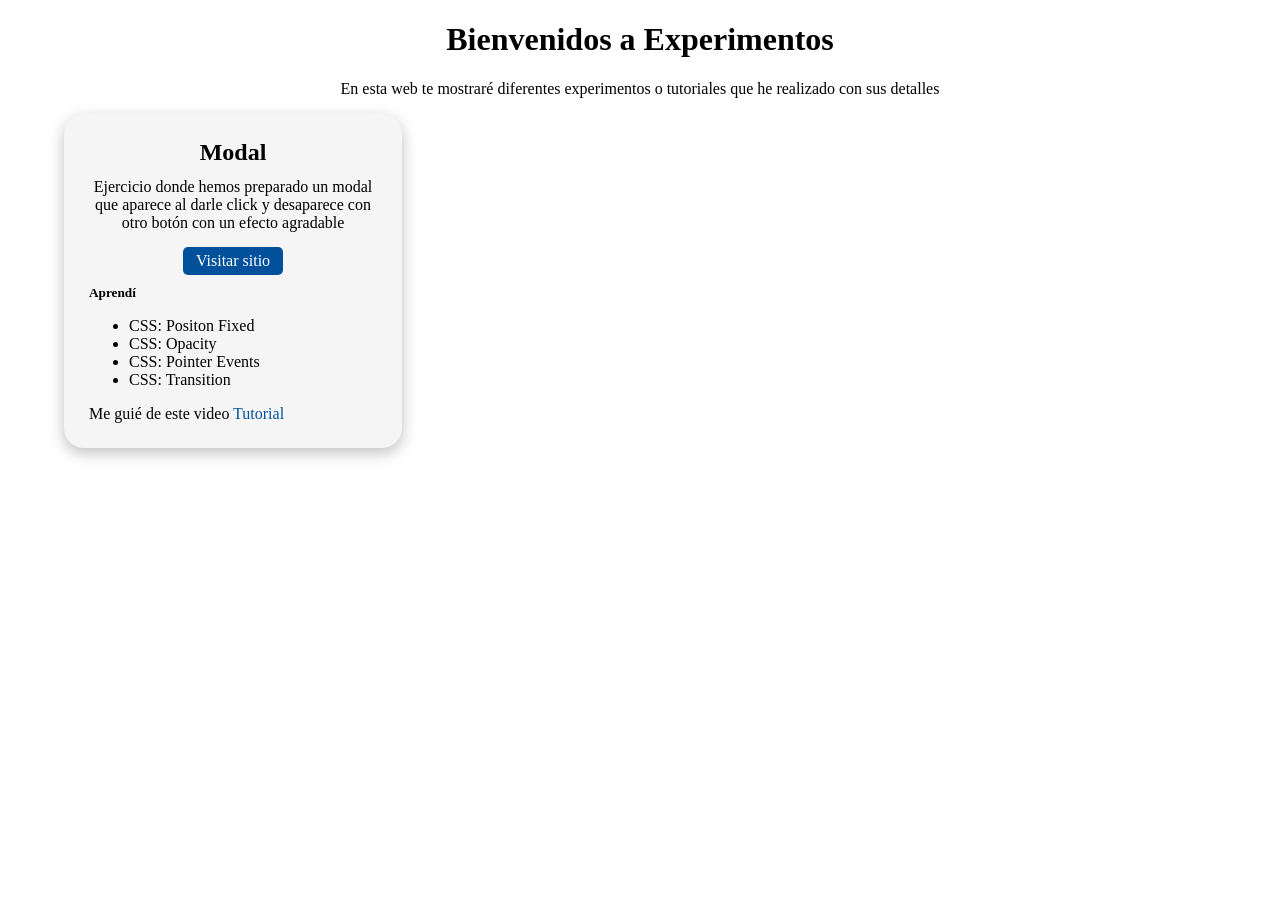
==== index.html @ 273c227d "se mejoro el estilo del index" ====
<!DOCTYPE html>
<html lang="es">
<head>
    <meta charset="UTF-8">
    <meta name="viewport" content="width=device-width, initial-scale=1.0">
    <title>Experiments</title>
    <link rel="stylesheet" href="styles.css">
</head>
<body>
    <main>
        <div class="container container-main">

            <div class="title">
                <h1>Bienvenidos a Experimentos</h1>
                <p>En esta web te mostraré diferentes experimentos o tutoriales que he realizado con sus detalles</p>
            </div>
            
            <div class="cards-container">
                <div class="card">
                    <h4 >Modal</h4>
                    <p>Ejercicio donde hemos preparado un modal que aparece al darle click y desaparece con otro botón con un efecto agradable</p>
                    <a class="card-link" href="/modal/index.html">Visitar sitio</a>
                    
                    <h5>Aprendí</h5>
                    <ul>
                        <li>CSS: Positon Fixed</li>
                        <li>CSS: Opacity</li>
                        <li>CSS: Pointer Events</li>
                        <li>CSS: Transition</li>
                    </ul>

                    <span> Me guié de este video <a href="https://youtu.be/XH5OW46yO8I?si=u4vno7pjXmUERJpn" target="_blank">Tutorial</a></span>
                </div>
            </div>
            
        </div>
    </main>
</body>
</html>
---- styles.css ----
body{
    margin: 0;
    display: flex;
    flex-direction: column;
    font-family: 'Segoe UI';
    min-height: 100dvh;
    align-items: center;
}

.container{
    max-width: 90%;
    /* background-color: red; */
    margin: auto;
}

main{
    width: 100%;
    /* background-color: blue; */
    flex: 1;
}

/* ===== TITLE ===== */

.title{
    text-align: center;
}

/* ===== CARDS ===== */

.cards-container{
    /* background-color: green;> */
    width: 100%;
}

.card{
    padding: 25px;
    width: 25%;
    border-radius: 20px;
    background-color: whitesmoke;
    box-shadow: 0 5px 15px rgba(0, 0, 0, 0.25);   
}

.card h4{
    margin: 0 0 12px 0;
    text-align: center;
    font-size: 24px;
}

.card p{
    margin: 0 0 15px 0;
    text-align: center;
}

.card-link{
    text-decoration: none;
    background-color: rgb(1, 80, 155);
    color: white;
    cursor: pointer;
    display: flex;
    height: 28px;
    width: 100px;
    align-items: center;
    justify-content: center;
    border-radius: 5px;
    margin: auto;
    margin-bottom: 10px;
}

.card h5{
    margin: 0;
}

.card span a{
    text-decoration: none;
    color: rgb(1, 80, 155);
}
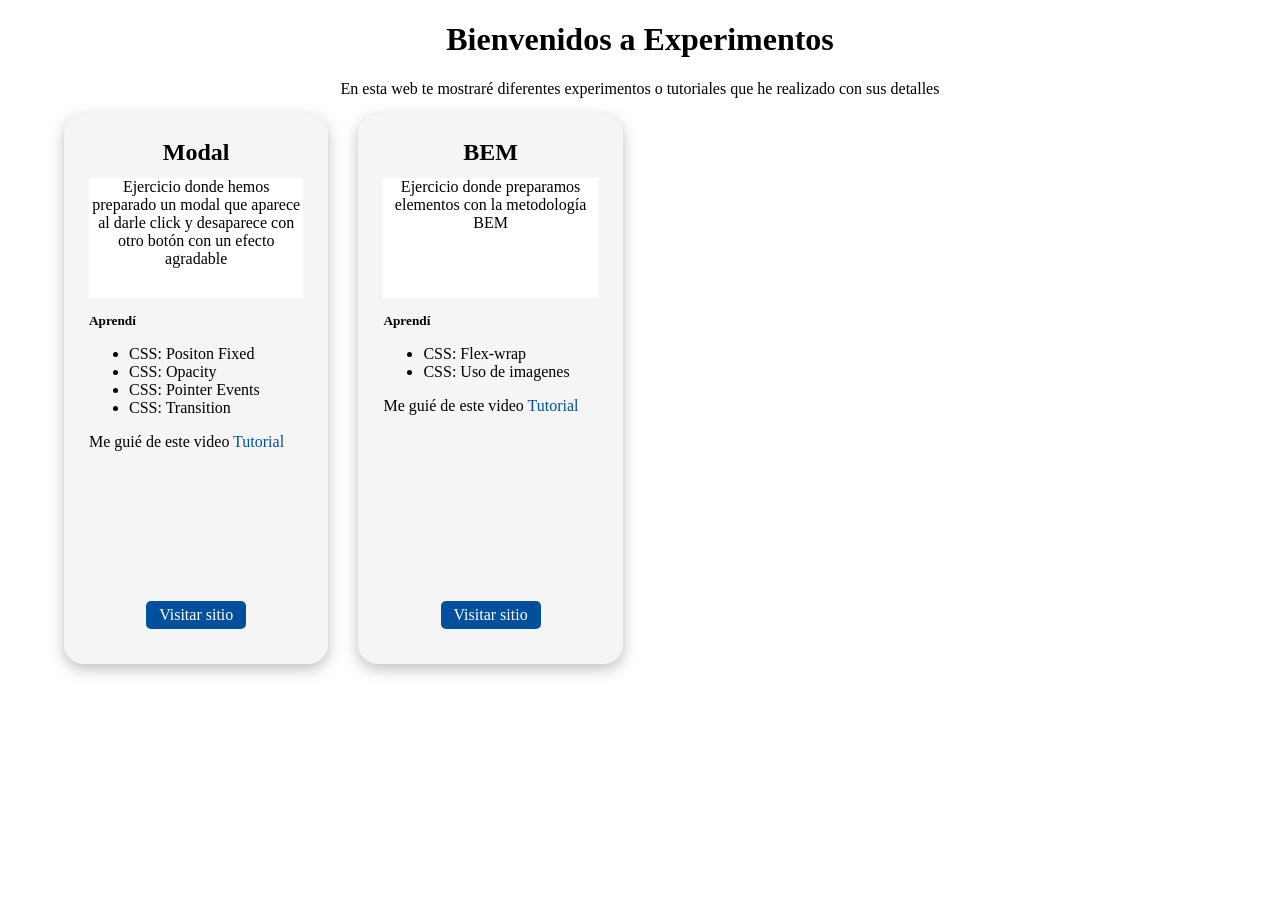
==== commit 1be4604f: "hice el ejercicio de bem" ====
--- a/index.html
+++ b/index.html
@@ -16,10 +16,10 @@
             </div>
             
             <div class="cards-container">
+                
                 <div class="card">
-                    <h4 >Modal</h4>
-                    <p>Ejercicio donde hemos preparado un modal que aparece al darle click y desaparece con otro botón con un efecto agradable</p>
-                    <a class="card-link" href="/modal/index.html">Visitar sitio</a>
+                    <h4 class="card__title">Modal</h4>
+                    <p class="card__text">Ejercicio donde hemos preparado un modal que aparece al darle click y desaparece con otro botón con un efecto agradable</p>
                     
                     <h5>Aprendí</h5>
                     <ul>
@@ -28,9 +28,25 @@
                         <li>CSS: Pointer Events</li>
                         <li>CSS: Transition</li>
                     </ul>
+                    
+                    <span> Me guié de este video <a href="https://youtu.be/XH5OW46yO8I?si=u4vno7pjXmUERJpn" target="_blank">Tutorial</a></span>
+                    <a class="card__link" href="/modal/">Visitar sitio</a>
+            </div>
+            
+            <div class="cards-container">
 
-                    <span> Me guié de este video <a href="https://youtu.be/XH5OW46yO8I?si=u4vno7pjXmUERJpn" target="_blank">Tutorial</a></span>
-                </div>
+                <div class="card">
+                    <h4 class="card__title">BEM</h4>
+                    <p class="card__text">Ejercicio donde preparamos elementos con la metodología BEM</p>
+                    
+                    <h5>Aprendí</h5>
+                    <ul>
+                        <li>CSS: Flex-wrap</li>
+                        <li>CSS: Uso de imagenes</li>
+                    </ul>
+                    
+                    <span> Me guié de este video <a href="https://youtu.be/6LUz0MnNCiA?si=r8hvyUDw53aleP_F" target="_blank">Tutorial</a></span>
+                    <a class="card__link" href="/bem/">Visitar sitio</a>
             </div>
             
         </div>
--- a/styles.css
+++ b/styles.css
@@ -30,6 +30,8 @@
 .cards-container{
     /* background-color: green;> */
     width: 100%;
+    display: flex;
+    gap: 30px;
 }
 
 .card{
@@ -37,21 +39,26 @@
     width: 25%;
     border-radius: 20px;
     background-color: whitesmoke;
-    box-shadow: 0 5px 15px rgba(0, 0, 0, 0.25);   
+    box-shadow: 0 5px 15px rgba(0, 0, 0, 0.25);
+    height: 500px;
+    display: flex;
+    flex-direction: column;
 }
 
-.card h4{
+.card__title{
     margin: 0 0 12px 0;
     text-align: center;
     font-size: 24px;
 }
 
-.card p{
+.card__text{
+    background-color: #fff;
     margin: 0 0 15px 0;
+    height: 120px;
     text-align: center;
 }
 
-.card-link{
+.card__link{
     text-decoration: none;
     background-color: rgb(1, 80, 155);
     color: white;
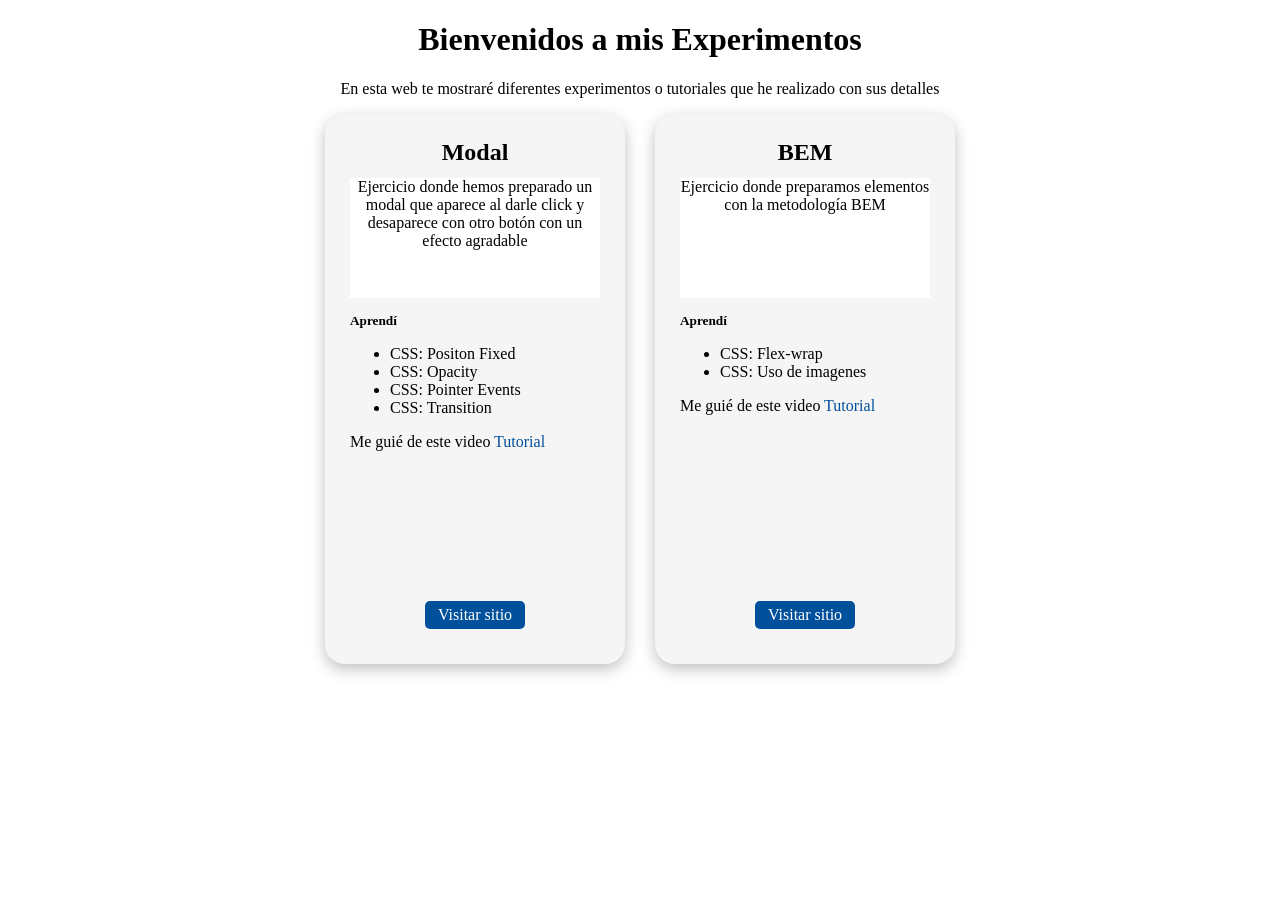
==== commit baae1e1d: "se corrigio el html" ====
--- a/index.html
+++ b/index.html
@@ -11,7 +11,7 @@
         <div class="container container-main">
 
             <div class="title">
-                <h1>Bienvenidos a Experimentos</h1>
+                <h1>Bienvenidos a mis Experimentos</h1>
                 <p>En esta web te mostraré diferentes experimentos o tutoriales que he realizado con sus detalles</p>
             </div>
             
@@ -30,11 +30,9 @@
                     </ul>
                     
                     <span> Me guié de este video <a href="https://youtu.be/XH5OW46yO8I?si=u4vno7pjXmUERJpn" target="_blank">Tutorial</a></span>
-                    <a class="card__link" href="/modal/">Visitar sitio</a>
-            </div>
-            
-            <div class="cards-container">
-
+                    <a class="card__link" href="modal/">Visitar sitio</a>
+                </div>
+                
                 <div class="card">
                     <h4 class="card__title">BEM</h4>
                     <p class="card__text">Ejercicio donde preparamos elementos con la metodología BEM</p>
@@ -46,8 +44,11 @@
                     </ul>
                     
                     <span> Me guié de este video <a href="https://youtu.be/6LUz0MnNCiA?si=r8hvyUDw53aleP_F" target="_blank">Tutorial</a></span>
-                    <a class="card__link" href="/bem/">Visitar sitio</a>
+                    <a class="card__link" href="bem/">Visitar sitio</a>
+                </div>
+
             </div>
+            
             
         </div>
     </main>
--- a/styles.css
+++ b/styles.css
@@ -1,10 +1,19 @@
 body{
+    min-height: 100dvh;
+    width: 100dvw;
     margin: 0;
+
     display: flex;
     flex-direction: column;
+    align-items: center;
+
     font-family: 'Segoe UI';
-    min-height: 100dvh;
-    align-items: center;
+
+}
+
+main{
+    width: 100%;
+    flex: 1;
 }
 
 .container{
@@ -13,11 +22,6 @@
     margin: auto;
 }
 
-main{
-    width: 100%;
-    /* background-color: blue; */
-    flex: 1;
-}
 
 /* ===== TITLE ===== */
 
@@ -28,21 +32,25 @@
 /* ===== CARDS ===== */
 
 .cards-container{
-    /* background-color: green;> */
     width: 100%;
+    
     display: flex;
+    flex-wrap: wrap;
     gap: 30px;
+    justify-content: center;
 }
 
 .card{
+    width: 250px;
+    height: 500px;
     padding: 25px;
-    width: 25%;
+
+    display: flex;
+    flex-direction: column;
+    
     border-radius: 20px;
     background-color: whitesmoke;
     box-shadow: 0 5px 15px rgba(0, 0, 0, 0.25);
-    height: 500px;
-    display: flex;
-    flex-direction: column;
 }
 
 .card__title{
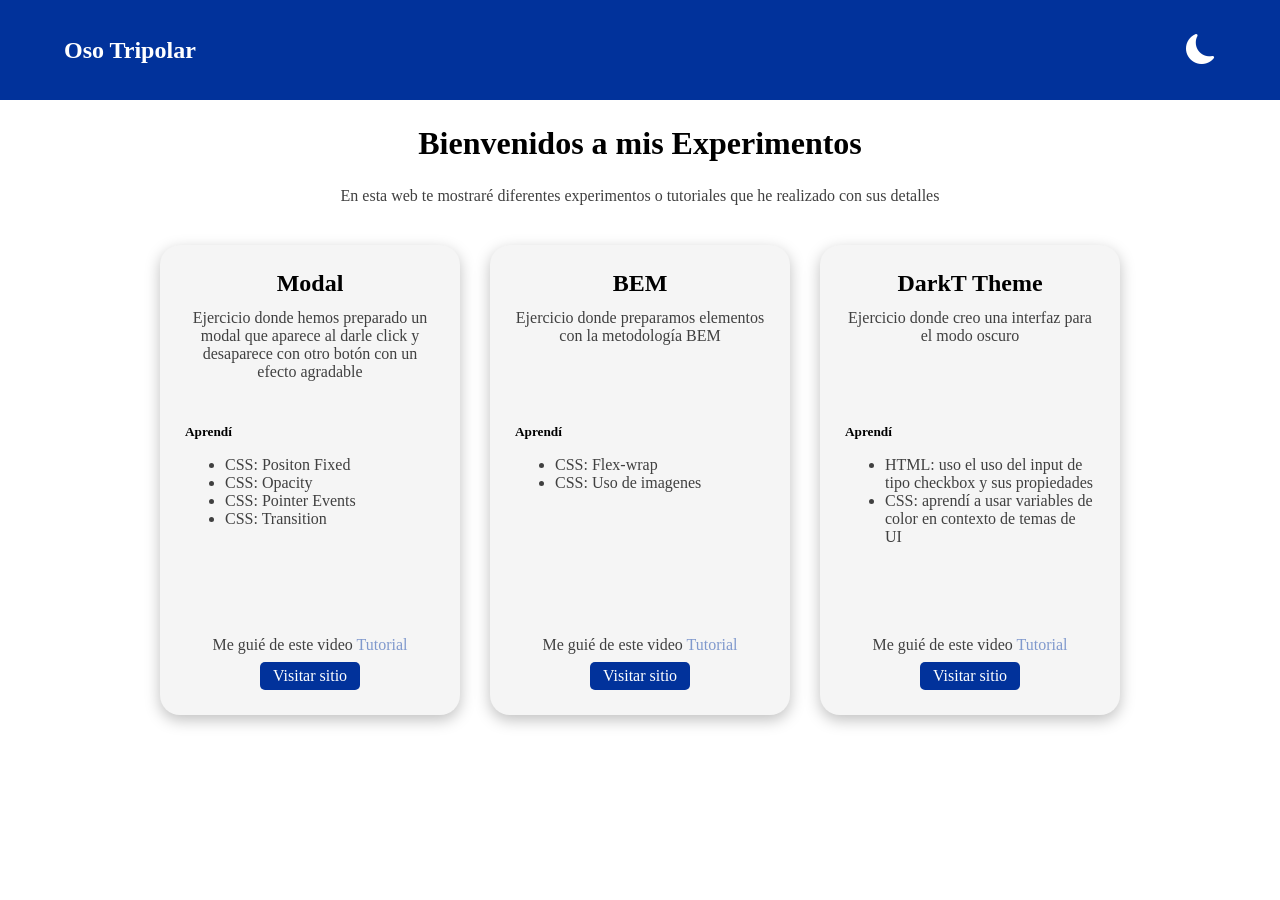
==== commit de4a42f8: "se hizo un modulo de darkTheme" ====
--- a/index.html
+++ b/index.html
@@ -4,9 +4,32 @@
     <meta charset="UTF-8">
     <meta name="viewport" content="width=device-width, initial-scale=1.0">
     <title>Experiments</title>
+    <!-- iconos -->
+    <link rel="stylesheet" href="https://cdn.jsdelivr.net/npm/bootstrap-icons@1.13.1/font/bootstrap-icons.min.css">
+    <!-- css -->
     <link rel="stylesheet" href="styles.css">
+    <!-- js : theme -->
+    <script>
+        if (localStorage.getItem("theme") === "dark") {
+            document.documentElement.classList.add("dark");
+        }
+    </script>
 </head>
 <body>
+
+
+    <nav>
+        <div class="container container-nav">
+            <h1>Oso Tripolar</h1>
+            
+            <label for="inputTheme">
+                <i class="bi bi-moon-fill" id="iconTheme"></i>
+            </label>
+            <input type="checkbox" id="inputTheme">
+            
+        </div>
+    </nav>
+
     <main>
         <div class="container container-main">
 
@@ -18,39 +41,73 @@
             <div class="cards-container">
                 
                 <div class="card">
-                    <h4 class="card__title">Modal</h4>
-                    <p class="card__text">Ejercicio donde hemos preparado un modal que aparece al darle click y desaparece con otro botón con un efecto agradable</p>
                     
-                    <h5>Aprendí</h5>
-                    <ul>
-                        <li>CSS: Positon Fixed</li>
-                        <li>CSS: Opacity</li>
-                        <li>CSS: Pointer Events</li>
-                        <li>CSS: Transition</li>
-                    </ul>
+                    <div class="card__head">
+                        <h4 class="card__title">Modal</h4>
+                        <p class="card__text">Ejercicio donde hemos preparado un modal que aparece al darle click y desaparece con otro botón con un efecto agradable</p>
+                    </div>
+                    <div class="card__body">
+                        <h5>Aprendí</h5>
+                        <ul>
+                            <li>CSS: Positon Fixed</li>
+                            <li>CSS: Opacity</li>
+                            <li>CSS: Pointer Events</li>
+                            <li>CSS: Transition</li>
+                        </ul>
+                    </div>
+                    <div class="card__footer">
+                        <span> Me guié de este video <a href="https://youtu.be/XH5OW46yO8I?si=u4vno7pjXmUERJpn" target="_blank">Tutorial</a></span>
+                        <a class="card__link" href="modal/">Visitar sitio</a>
+                    </div>
                     
-                    <span> Me guié de este video <a href="https://youtu.be/XH5OW46yO8I?si=u4vno7pjXmUERJpn" target="_blank">Tutorial</a></span>
-                    <a class="card__link" href="modal/">Visitar sitio</a>
                 </div>
-                
+
                 <div class="card">
-                    <h4 class="card__title">BEM</h4>
-                    <p class="card__text">Ejercicio donde preparamos elementos con la metodología BEM</p>
                     
-                    <h5>Aprendí</h5>
-                    <ul>
-                        <li>CSS: Flex-wrap</li>
-                        <li>CSS: Uso de imagenes</li>
-                    </ul>
+                    <div class="card__head">
+                        <h4 class="card__title">BEM</h4>
+                        <p class="card__text">Ejercicio donde preparamos elementos con la metodología BEM</p>
+                    </div>
+                    <div class="card__body">
+                        <h5>Aprendí</h5>
+                        <ul>
+                            <li>CSS: Flex-wrap</li>
+                            <li>CSS: Uso de imagenes</li>
+                        </ul>
+                    </div>
+                    <div class="card__footer">
+                        <span> Me guié de este video <a href="https://youtu.be/6LUz0MnNCiA?si=r8hvyUDw53aleP_F" target="_blank">Tutorial</a></span>
+                        <a class="card__link" href="bem/">Visitar sitio</a>
+                    </div>
                     
-                    <span> Me guié de este video <a href="https://youtu.be/6LUz0MnNCiA?si=r8hvyUDw53aleP_F" target="_blank">Tutorial</a></span>
-                    <a class="card__link" href="bem/">Visitar sitio</a>
+                </div>
+
+                <div class="card">
+                    
+                    <div class="card__head">
+                        <h4 class="card__title">DarkT Theme</h4>
+                        <p class="card__text">Ejercicio donde creo una interfaz para el modo oscuro</p>
+                    </div>
+                    <div class="card__body">
+                        <h5>Aprendí</h5>
+                        <ul>
+                            <li>HTML: uso el uso del input de tipo checkbox y sus propiedades</li>
+                            <li>CSS: aprendí a usar variables de color en contexto de temas de UI</li>
+                        </ul>
+                    </div>
+                    <div class="card__footer">
+                        <span> Me guié de este video <a href="https://www.youtube.com/watch?v=OCO2FTVapSo" target="_blank">Tutorial</a></span>
+                        <a class="card__link" href="darkTheme/">Visitar sitio</a>
+                    </div>
+                    
                 </div>
 
             </div>
             
             
         </div>
+
+        <script src="app.js"></script>
     </main>
 </body>
 </html>
--- a/styles.css
+++ b/styles.css
@@ -1,35 +1,123 @@
+/* ============= VARIABLES Y DARK THEME ============= */
+
+:root{
+    --color-dark : rgb(0, 0, 0);
+    --color-dark-1 : rgb(64, 64, 64);
+    --color-dark-2 : rgb(43, 43, 43);
+    --color-ligth : rgb(255,255,255);
+    --color-ligth-1 : rgb(245,245,245);
+    --color-primary: rgb(1, 50, 155);
+    --color-primary-ligth: color-mix(in srgb, var(--color-primary) 50%, white);
+
+    --color-bg : rgb(255,255,255);
+    --color-text : var(--color-dark-1);
+    --color-title : var(--color-dark);
+
+    --color-block-bg : var(--color-primary);
+    --color-block-text : var(--color-ligth);
+    --color-block-title : var(--color-ligth);
+
+    --color-card-bg : var(--color-ligth-1);
+    --color-card-text : var(--color-dark-1);
+    --color-card-title : var(--color-dark);
+}
+
+.dark{
+    --color-bg: var(--color-dark-2);
+    --color-title: var(--color-ligth);
+    --color-text: var(--color-ligth);
+    
+    --color-card-text : var(--color-ligth);
+    --color-card-title : var(--color-ligth);
+    --color-card-bg : var(--color-dark-1);
+}
+
+h1,h2,h3,h4,h5,h6{
+    color: var(--color-title);
+    margin: 0;
+}
+
+button{
+    color: var(--color-ligth)
+}
+
+a{
+    text-decoration: none;
+    color: var(--color-primary-ligth);
+}
+
+/* ============= ESTILOS GENERALES ============= */
+
 body{
     min-height: 100dvh;
     width: 100dvw;
     margin: 0;
-
+    
     display: flex;
     flex-direction: column;
     align-items: center;
+    
+    font-family: 'Segoe UI';
+    
+    color: var(--color-text);
+    background-color: var(--color-bg);
+    transition: all 0.5s;
+}
 
-    font-family: 'Segoe UI';
+.container{
+    width: 1400px;
+    max-width: 90%;
+    height: 100%;
+    margin: auto;
+}
 
+/* ============= BLOQUES ============= */
+
+/* NAV */
+
+nav{
+    height: 100px;
+    width: 100%;
+    background-color: var(--color-block-bg);
+    color: var(--color-block-text);
 }
+
+.container-nav{
+    display: flex;
+    justify-content: space-between;
+    align-items: center;
+}
+
+nav h1{
+    color: var(--color-block-text);
+}
+
+nav input{
+    display: none;
+}
+
+nav i{
+    font-size: 30px;
+    cursor: pointer;
+}
+
+
+/* MAIN */
 
 main{
     width: 100%;
     flex: 1;
-}
-
-.container{
-    max-width: 90%;
-    /* background-color: red; */
-    margin: auto;
-}
-
-
-/* ===== TITLE ===== */
-
-.title{
     text-align: center;
 }
 
+main h1{
+    margin: 25px;
+}
+
+/* ============= COMPONENTES ============= */
+
 /* ===== CARDS ===== */
+
 
 .cards-container{
     width: 100%;
@@ -38,54 +126,63 @@
     flex-wrap: wrap;
     gap: 30px;
     justify-content: center;
+    margin-top: 40px;
+    text-align: center;
 }
 
 .card{
     width: 250px;
-    height: 500px;
+    height: 420px;
     padding: 25px;
 
     display: flex;
     flex-direction: column;
-    
+
     border-radius: 20px;
-    background-color: whitesmoke;
+    background-color: var(--color-card-bg);
     box-shadow: 0 5px 15px rgba(0, 0, 0, 0.25);
+}
+
+.card__header{
+    margin-top: auto;
 }
 
 .card__title{
     margin: 0 0 12px 0;
-    text-align: center;
     font-size: 24px;
+    color: var(--color-card-title);
 }
 
 .card__text{
-    background-color: #fff;
     margin: 0 0 15px 0;
-    height: 120px;
-    text-align: center;
+    height: 100px;
+}
+
+.card__body{
+    text-align: start;
+}
+
+.card__footer{
+    margin-top: auto;
+    display: flex;
+    flex-direction: column;
+    align-items: center;
 }
 
 .card__link{
-    text-decoration: none;
-    background-color: rgb(1, 80, 155);
-    color: white;
+    
     cursor: pointer;
     display: flex;
+    align-items: center;
+    justify-content: center;
+    
+    border-radius: 5px;
+    
+    color: var(--color-ligth);
+    background-color: var(--color-primary);
+    
+    
     height: 28px;
     width: 100px;
-    align-items: center;
-    justify-content: center;
-    border-radius: 5px;
-    margin: auto;
-    margin-bottom: 10px;
-}
-
-.card h5{
-    margin: 0;
-}
-
-.card span a{
-    text-decoration: none;
-    color: rgb(1, 80, 155);
+    margin-top: 8px;
 }
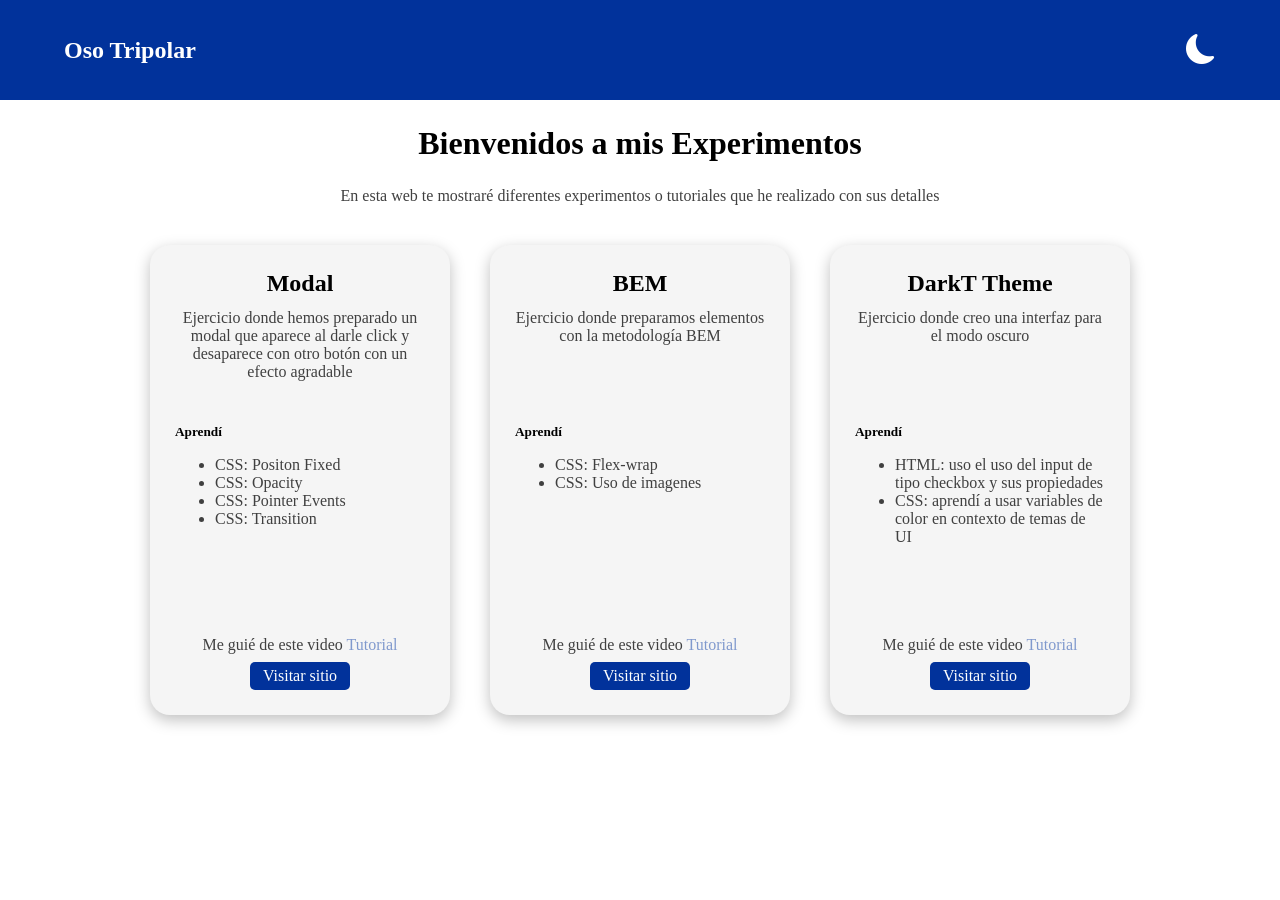
==== commit b6a4e057: "mejoras leves" ====
--- a/index.html
+++ b/index.html
@@ -20,12 +20,14 @@
 
     <nav>
         <div class="container container-nav">
-            <h1>Oso Tripolar</h1>
+            <a href="/">
+                <h1>Oso Tripolar</h1>
+            </a>
             
             <label for="inputTheme">
                 <i class="bi bi-moon-fill" id="iconTheme"></i>
             </label>
-            <input type="checkbox" id="inputTheme">
+            <input type="checkbox" id="inputTheme" aria-label="Cambiar tema">
             
         </div>
     </nav>
@@ -34,7 +36,7 @@
         <div class="container container-main">
 
             <div class="title">
-                <h1>Bienvenidos a mis Experimentos</h1>
+                    <h1>Bienvenidos a mis Experimentos</h1>
                 <p>En esta web te mostraré diferentes experimentos o tutoriales que he realizado con sus detalles</p>
             </div>
             
--- a/styles.css
+++ b/styles.css
@@ -44,13 +44,14 @@
 a{
     text-decoration: none;
     color: var(--color-primary-ligth);
+    cursor: pointer;
 }
 
 /* ============= ESTILOS GENERALES ============= */
 
 body{
     min-height: 100dvh;
-    width: 100dvw;
+    width: 100%; /* Lo tenía en dvw - chatgpt me lo recomendó con 100% */ 
     margin: 0;
     
     display: flex;
@@ -108,6 +109,7 @@
     width: 100%;
     flex: 1;
     text-align: center;
+    margin-bottom: 40px;
 }
 
 main h1{
@@ -124,7 +126,7 @@
     
     display: flex;
     flex-wrap: wrap;
-    gap: 30px;
+    gap: 40px;
     justify-content: center;
     margin-top: 40px;
     text-align: center;
@@ -141,10 +143,11 @@
     border-radius: 20px;
     background-color: var(--color-card-bg);
     box-shadow: 0 5px 15px rgba(0, 0, 0, 0.25);
+    transition: transform 0.3s;
 }
 
-.card__header{
-    margin-top: auto;
+.card:hover{
+    transform: translateY(-3px);
 }
 
 .card__title{
@@ -171,7 +174,6 @@
 
 .card__link{
     
-    cursor: pointer;
     display: flex;
     align-items: center;
     justify-content: center;
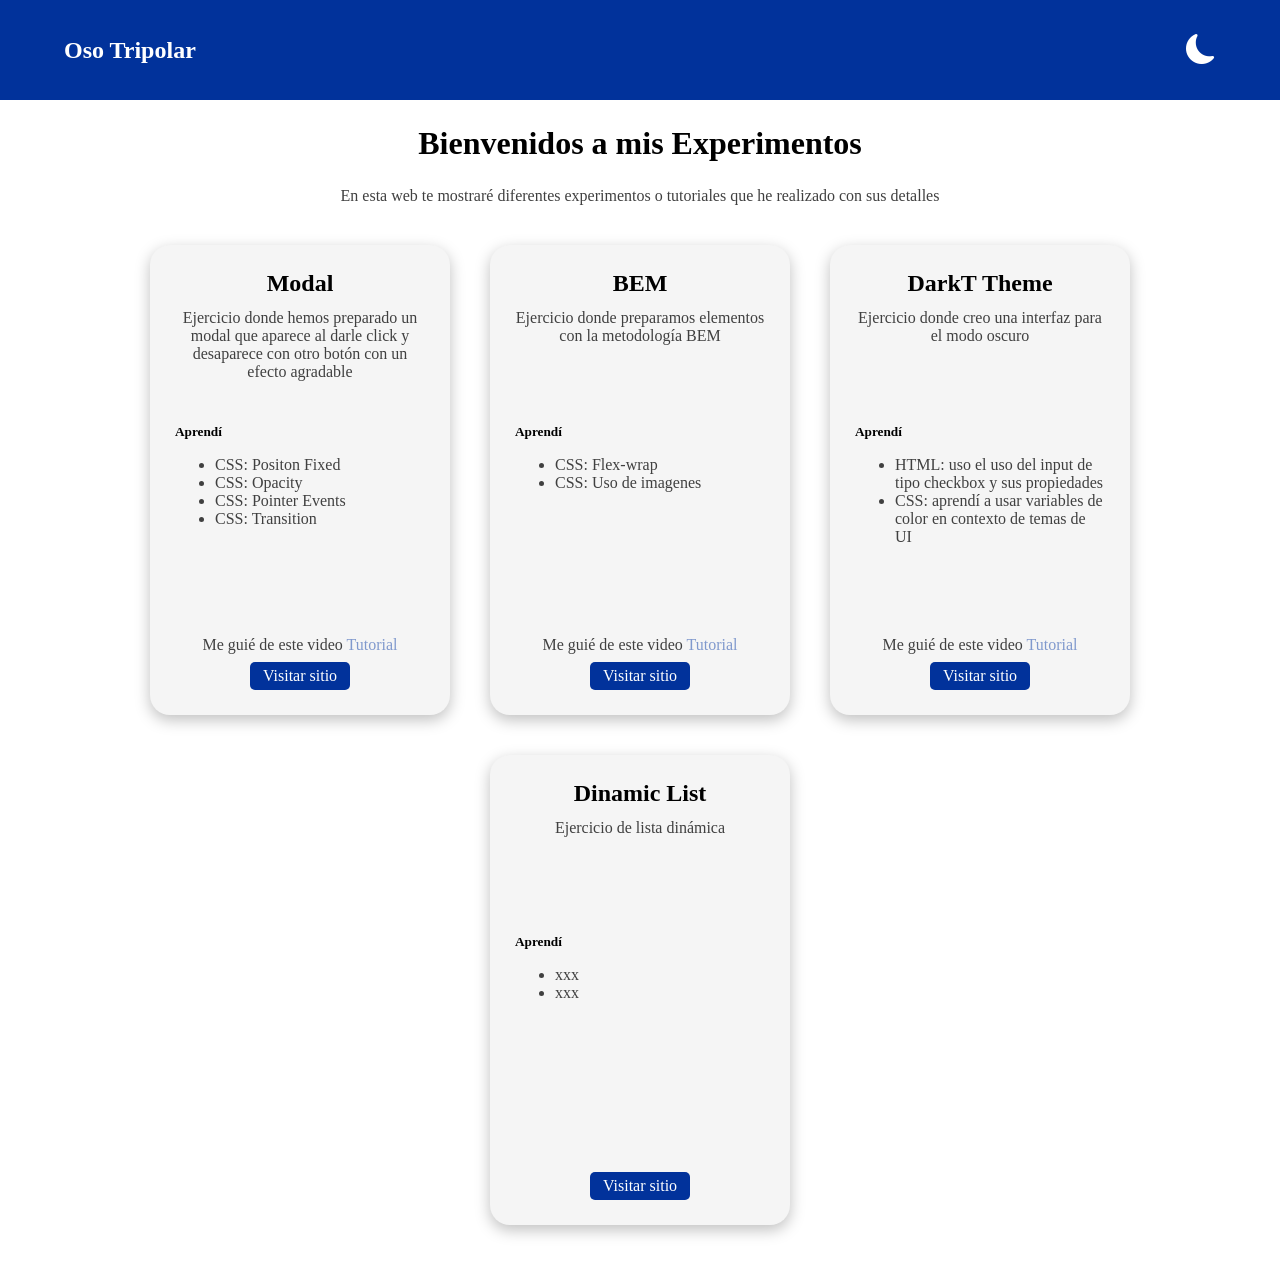
==== commit 514a0c30: "se mejoro la parte visual casi casi todo, aun falta mejorar la logica del dataService para que actue" ====
--- a/index.html
+++ b/index.html
@@ -16,7 +16,6 @@
     </script>
 </head>
 <body>
-
 
     <nav>
         <div class="container container-nav">
@@ -104,6 +103,25 @@
                     
                 </div>
 
+                <div class="card">
+                    
+                    <div class="card__head">
+                        <h4 class="card__title">Dinamic List</h4>
+                        <p class="card__text">Ejercicio de lista dinámica</p>
+                    </div>
+                    <div class="card__body">
+                        <h5>Aprendí</h5>
+                        <ul>
+                            <li>xxx</li>
+                            <li>xxx</li>
+                        </ul>
+                    </div>
+                    <div class="card__footer">
+                        <a class="card__link" href="dinamic-list/">Visitar sitio</a>
+                    </div>
+                    
+                </div>
+
             </div>
             
             
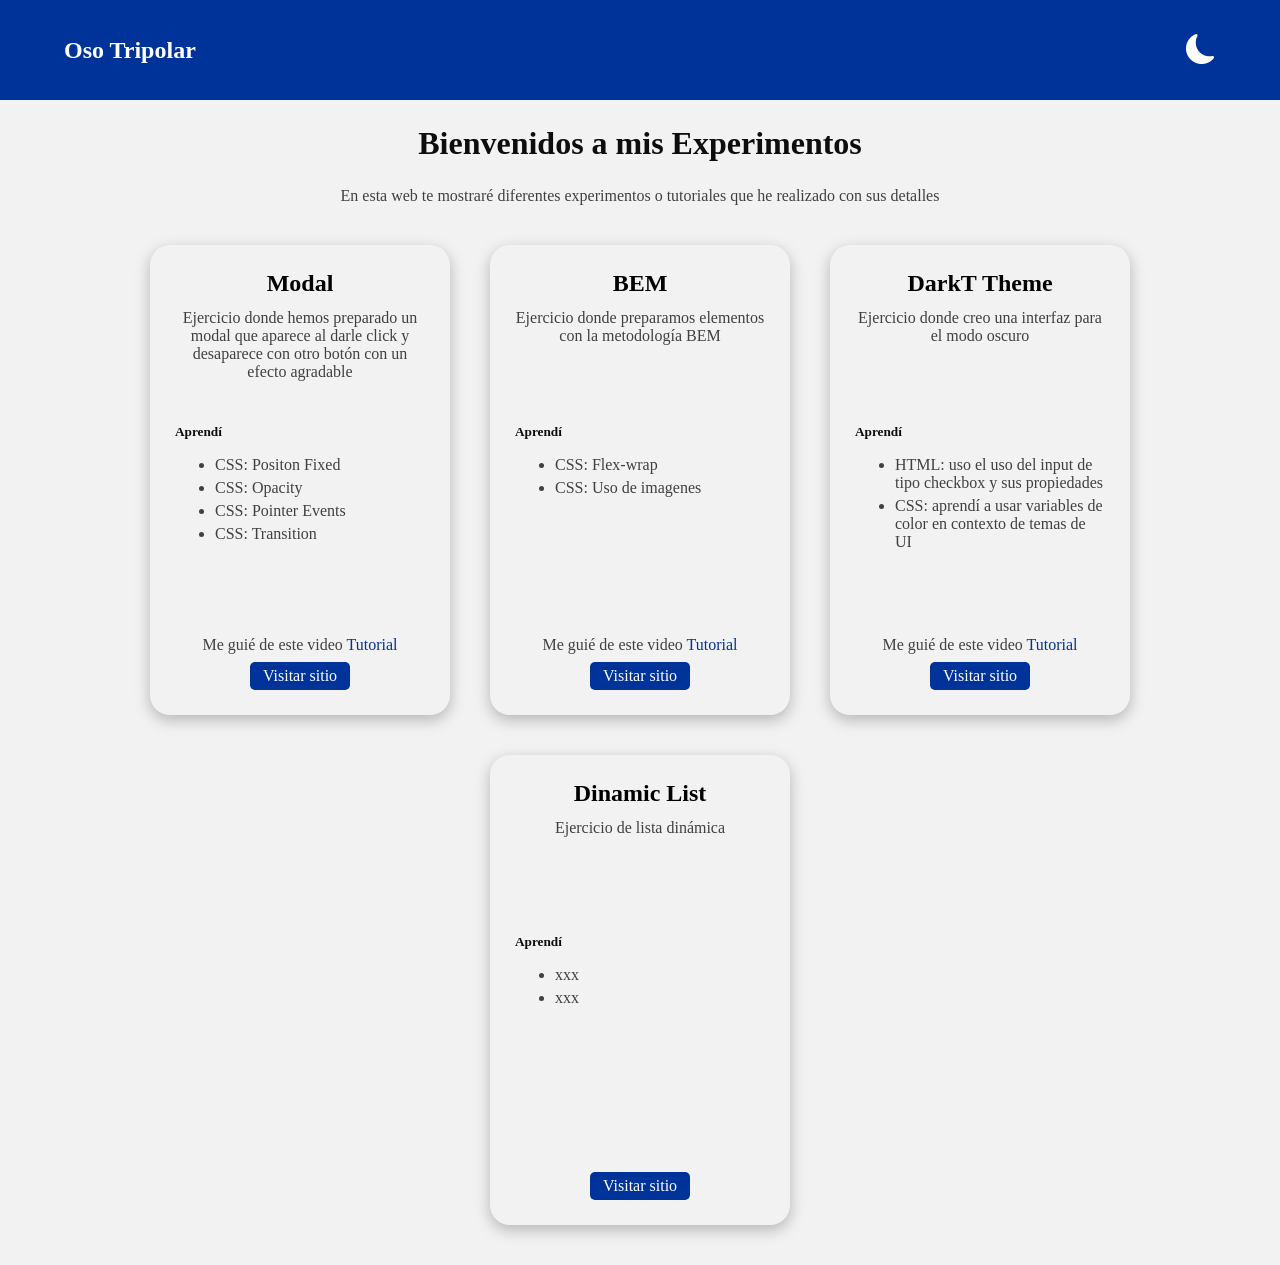
==== commit 677126fa: "correccion estilos para la pagina principal" ====
--- a/index.html
+++ b/index.html
@@ -1,133 +1,157 @@
-<!DOCTYPE html>
+<!doctype html>
 <html lang="es">
-<head>
-    <meta charset="UTF-8">
-    <meta name="viewport" content="width=device-width, initial-scale=1.0">
+  <head>
+    <meta charset="UTF-8" />
+    <meta name="viewport" content="width=device-width, initial-scale=1.0" />
     <title>Experiments</title>
     <!-- iconos -->
-    <link rel="stylesheet" href="https://cdn.jsdelivr.net/npm/bootstrap-icons@1.13.1/font/bootstrap-icons.min.css">
+    <link
+      rel="stylesheet"
+      href="https://cdn.jsdelivr.net/npm/bootstrap-icons@1.13.1/font/bootstrap-icons.min.css"
+    />
     <!-- css -->
-    <link rel="stylesheet" href="styles.css">
+    <link rel="stylesheet" href="styles.css" />
     <!-- js : theme -->
     <script>
-        if (localStorage.getItem("theme") === "dark") {
-            document.documentElement.classList.add("dark");
-        }
+      if (localStorage.getItem("theme") === "dark") {
+        document.documentElement.classList.add("dark");
+      }
     </script>
-</head>
-<body>
+  </head>
+  <body>
+    <nav>
+      <div class="container container-nav">
+        <a href="/">
+          <h1>Oso Tripolar</h1>
+        </a>
 
-    <nav>
-        <div class="container container-nav">
-            <a href="/">
-                <h1>Oso Tripolar</h1>
-            </a>
-            
-            <label for="inputTheme">
-                <i class="bi bi-moon-fill" id="iconTheme"></i>
-            </label>
-            <input type="checkbox" id="inputTheme" aria-label="Cambiar tema">
-            
-        </div>
+        <label for="inputTheme">
+          <i class="bi bi-moon-fill" id="iconTheme"></i>
+        </label>
+        <input type="checkbox" id="inputTheme" aria-label="Cambiar tema" />
+      </div>
     </nav>
 
     <main>
-        <div class="container container-main">
-
-            <div class="title">
-                    <h1>Bienvenidos a mis Experimentos</h1>
-                <p>En esta web te mostraré diferentes experimentos o tutoriales que he realizado con sus detalles</p>
-            </div>
-            
-            <div class="cards-container">
-                
-                <div class="card">
-                    
-                    <div class="card__head">
-                        <h4 class="card__title">Modal</h4>
-                        <p class="card__text">Ejercicio donde hemos preparado un modal que aparece al darle click y desaparece con otro botón con un efecto agradable</p>
-                    </div>
-                    <div class="card__body">
-                        <h5>Aprendí</h5>
-                        <ul>
-                            <li>CSS: Positon Fixed</li>
-                            <li>CSS: Opacity</li>
-                            <li>CSS: Pointer Events</li>
-                            <li>CSS: Transition</li>
-                        </ul>
-                    </div>
-                    <div class="card__footer">
-                        <span> Me guié de este video <a href="https://youtu.be/XH5OW46yO8I?si=u4vno7pjXmUERJpn" target="_blank">Tutorial</a></span>
-                        <a class="card__link" href="modal/">Visitar sitio</a>
-                    </div>
-                    
-                </div>
-
-                <div class="card">
-                    
-                    <div class="card__head">
-                        <h4 class="card__title">BEM</h4>
-                        <p class="card__text">Ejercicio donde preparamos elementos con la metodología BEM</p>
-                    </div>
-                    <div class="card__body">
-                        <h5>Aprendí</h5>
-                        <ul>
-                            <li>CSS: Flex-wrap</li>
-                            <li>CSS: Uso de imagenes</li>
-                        </ul>
-                    </div>
-                    <div class="card__footer">
-                        <span> Me guié de este video <a href="https://youtu.be/6LUz0MnNCiA?si=r8hvyUDw53aleP_F" target="_blank">Tutorial</a></span>
-                        <a class="card__link" href="bem/">Visitar sitio</a>
-                    </div>
-                    
-                </div>
-
-                <div class="card">
-                    
-                    <div class="card__head">
-                        <h4 class="card__title">DarkT Theme</h4>
-                        <p class="card__text">Ejercicio donde creo una interfaz para el modo oscuro</p>
-                    </div>
-                    <div class="card__body">
-                        <h5>Aprendí</h5>
-                        <ul>
-                            <li>HTML: uso el uso del input de tipo checkbox y sus propiedades</li>
-                            <li>CSS: aprendí a usar variables de color en contexto de temas de UI</li>
-                        </ul>
-                    </div>
-                    <div class="card__footer">
-                        <span> Me guié de este video <a href="https://www.youtube.com/watch?v=OCO2FTVapSo" target="_blank">Tutorial</a></span>
-                        <a class="card__link" href="darkTheme/">Visitar sitio</a>
-                    </div>
-                    
-                </div>
-
-                <div class="card">
-                    
-                    <div class="card__head">
-                        <h4 class="card__title">Dinamic List</h4>
-                        <p class="card__text">Ejercicio de lista dinámica</p>
-                    </div>
-                    <div class="card__body">
-                        <h5>Aprendí</h5>
-                        <ul>
-                            <li>xxx</li>
-                            <li>xxx</li>
-                        </ul>
-                    </div>
-                    <div class="card__footer">
-                        <a class="card__link" href="dinamic-list/">Visitar sitio</a>
-                    </div>
-                    
-                </div>
-
-            </div>
-            
-            
+      <div class="container container-main">
+        <div class="title">
+          <h1>Bienvenidos a mis Experimentos</h1>
+          <p>
+            En esta web te mostraré diferentes experimentos o tutoriales que he
+            realizado con sus detalles
+          </p>
         </div>
 
-        <script src="app.js"></script>
+        <div class="cards-container">
+          <div class="card">
+            <div class="card__head">
+              <h4 class="card__title">Modal</h4>
+              <p class="card__text">
+                Ejercicio donde hemos preparado un modal que aparece al darle
+                click y desaparece con otro botón con un efecto agradable
+              </p>
+            </div>
+            <div class="card__body">
+              <h5>Aprendí</h5>
+              <ul>
+                <li>CSS: Positon Fixed</li>
+                <li>CSS: Opacity</li>
+                <li>CSS: Pointer Events</li>
+                <li>CSS: Transition</li>
+              </ul>
+            </div>
+            <div class="card__footer">
+              <span>
+                Me guié de este video
+                <a
+                  href="https://youtu.be/XH5OW46yO8I?si=u4vno7pjXmUERJpn"
+                  target="_blank"
+                  >Tutorial</a
+                ></span
+              >
+              <a class="card__link" href="modal/">Visitar sitio</a>
+            </div>
+          </div>
+
+          <div class="card">
+            <div class="card__head">
+              <h4 class="card__title">BEM</h4>
+              <p class="card__text">
+                Ejercicio donde preparamos elementos con la metodología BEM
+              </p>
+            </div>
+            <div class="card__body">
+              <h5>Aprendí</h5>
+              <ul>
+                <li>CSS: Flex-wrap</li>
+                <li>CSS: Uso de imagenes</li>
+              </ul>
+            </div>
+            <div class="card__footer">
+              <span>
+                Me guié de este video
+                <a
+                  href="https://youtu.be/6LUz0MnNCiA?si=r8hvyUDw53aleP_F"
+                  target="_blank"
+                  >Tutorial</a
+                ></span
+              >
+              <a class="card__link" href="bem/">Visitar sitio</a>
+            </div>
+          </div>
+
+          <div class="card">
+            <div class="card__head">
+              <h4 class="card__title">DarkT Theme</h4>
+              <p class="card__text">
+                Ejercicio donde creo una interfaz para el modo oscuro
+              </p>
+            </div>
+            <div class="card__body">
+              <h5>Aprendí</h5>
+              <ul>
+                <li>
+                  HTML: uso el uso del input de tipo checkbox y sus propiedades
+                </li>
+                <li>
+                  CSS: aprendí a usar variables de color en contexto de temas de
+                  UI
+                </li>
+              </ul>
+            </div>
+            <div class="card__footer">
+              <span>
+                Me guié de este video
+                <a
+                  href="https://www.youtube.com/watch?v=OCO2FTVapSo"
+                  target="_blank"
+                  >Tutorial</a
+                ></span
+              >
+              <a class="card__link" href="darkTheme/">Visitar sitio</a>
+            </div>
+          </div>
+
+          <div class="card">
+            <div class="card__head">
+              <h4 class="card__title">Dinamic List</h4>
+              <p class="card__text">Ejercicio de lista dinámica</p>
+            </div>
+            <div class="card__body">
+              <h5>Aprendí</h5>
+              <ul>
+                <li>xxx</li>
+                <li>xxx</li>
+              </ul>
+            </div>
+            <div class="card__footer">
+              <a class="card__link" href="dinamic-list/">Visitar sitio</a>
+            </div>
+          </div>
+        </div>
+      </div>
+
+      <script src="app.js"></script>
     </main>
-</body>
-</html>+  </body>
+</html>
--- a/styles.css
+++ b/styles.css
@@ -1,190 +1,238 @@
 /* ============= VARIABLES Y DARK THEME ============= */
 
-:root{
-    --color-dark : rgb(0, 0, 0);
-    --color-dark-1 : rgb(64, 64, 64);
-    --color-dark-2 : rgb(43, 43, 43);
-    --color-ligth : rgb(255,255,255);
-    --color-ligth-1 : rgb(245,245,245);
-    --color-primary: rgb(1, 50, 155);
-    --color-primary-ligth: color-mix(in srgb, var(--color-primary) 50%, white);
-
-    --color-bg : rgb(255,255,255);
-    --color-text : var(--color-dark-1);
-    --color-title : var(--color-dark);
-
-    --color-block-bg : var(--color-primary);
-    --color-block-text : var(--color-ligth);
-    --color-block-title : var(--color-ligth);
-
-    --color-card-bg : var(--color-ligth-1);
-    --color-card-text : var(--color-dark-1);
-    --color-card-title : var(--color-dark);
-}
-
-.dark{
-    --color-bg: var(--color-dark-2);
-    --color-title: var(--color-ligth);
-    --color-text: var(--color-ligth);
-    
-    --color-card-text : var(--color-ligth);
-    --color-card-title : var(--color-ligth);
-    --color-card-bg : var(--color-dark-1);
-}
-
-h1,h2,h3,h4,h5,h6{
-    color: var(--color-title);
-    margin: 0;
-}
-
-button{
-    color: var(--color-ligth)
-}
-
-a{
-    text-decoration: none;
-    color: var(--color-primary-ligth);
-    cursor: pointer;
+:root {
+  /* colores primarios y variantes */
+  --color-primary-h: 220;
+  --color-primary-s: 100%;
+  --color-primary-l: 30%;
+
+  --color-primary: hsl(
+    var(--color-primary-h),
+    var(--color-primary-s),
+    var(--color-primary-l)
+  );
+
+  --color-primary-light: hsl(
+    var(--color-primary-h),
+    var(--color-primary-s),
+    50%
+  );
+
+  --color-primary-dark: hsl(
+    var(--color-primary-h),
+    var(--color-primary-s),
+    20%
+  );
+
+  /* grayscale */
+  --black: hsl(0, 0%, 0%);
+  --gray-05: hsl(0, 0%, 5%);
+  --gray-10: hsl(0, 0%, 10%);
+  --gray-20: hsl(0, 0%, 20%);
+  --gray-25: hsl(0, 0%, 25%);
+  --gray-30: hsl(0, 0%, 30%);
+  --gray-40: hsl(0, 0%, 40%);
+  --gray-50: hsl(0, 0%, 50%);
+  --gray-60: hsl(0, 0%, 60%);
+  --gray-70: hsl(0, 0%, 70%);
+  --gray-75: hsl(0, 0%, 75%);
+  --gray-80: hsl(0, 0%, 80%);
+  --gray-85: hsl(0, 0%, 85%);
+  --gray-90: hsl(0, 0%, 90%);
+  --gray-95: hsl(0, 0%, 95%);
+  --white: hsl(0, 0%, 100%);
+}
+
+html {
+  --bg-dark: var(--white);
+  --bg: var(--gray-95);
+  --bg-light: var(--gray-10);
+
+  --text: var(--gray-05);
+  --text-muted: var(--gray-25);
+
+  --color-card-bg: var(--gray-95);
+  --color-card-title: var(--black);
+  --color-link: var(--color-primary);
+}
+
+html.dark {
+  --bg-dark: var(--black);
+  --bg: var(--gray-05);
+  --bg-light: var(--gray-90);
+
+  --text: var(--gray-95);
+  --text-muted: var(--gray-75);
+  --color-link: var(--color-primary-light);
+
+  --color-card-bg: var(--gray-10);
+  --color-card-title: var(--white);
 }
 
 /* ============= ESTILOS GENERALES ============= */
 
-body{
-    min-height: 100dvh;
-    width: 100%; /* Lo tenía en dvw - chatgpt me lo recomendó con 100% */ 
-    margin: 0;
-    
-    display: flex;
-    flex-direction: column;
-    align-items: center;
-    
-    font-family: 'Segoe UI';
-    
-    color: var(--color-text);
-    background-color: var(--color-bg);
-    transition: all 0.5s;
-}
-
-.container{
-    width: 1400px;
-    max-width: 90%;
-    height: 100%;
-    margin: auto;
+body {
+  min-height: 100dvh;
+  width: 100%;
+  margin: 0;
+
+  display: flex;
+  flex-direction: column;
+  align-items: center;
+
+  font-family: "Segoe UI";
+
+  color: var(--text);
+  background-color: var(--bg);
+  transition: all 0.5s;
+}
+
+h1,
+h2,
+h3,
+h4,
+h5,
+h6 {
+  color: var(--text);
+  margin: 0;
+}
+
+a {
+  text-decoration: none;
+  color: var(--color-link);
+  cursor: pointer;
+}
+
+button {
+  color: var(--white);
+}
+
+p,
+span {
+  color: var(--text-muted);
+}
+
+.container {
+  width: 1400px;
+  height: 100%;
+  max-width: 90%;
+  margin: auto;
 }
 
 /* ============= BLOQUES ============= */
 
 /* NAV */
 
-nav{
-    height: 100px;
-    width: 100%;
-    background-color: var(--color-block-bg);
-    color: var(--color-block-text);
-}
-
-.container-nav{
-    display: flex;
-    justify-content: space-between;
-    align-items: center;
-}
-
-nav h1{
-    color: var(--color-block-text);
-}
-
-nav input{
-    display: none;
-}
-
-nav i{
-    font-size: 30px;
-    cursor: pointer;
-}
-
+nav {
+  height: 100px;
+  width: 100%;
+  background-color: var(--color-primary);
+  color: var(--white);
+}
+
+.container-nav {
+  display: flex;
+  justify-content: space-between;
+  align-items: center;
+}
+
+nav h1 {
+  color: var(--white);
+}
+
+nav input {
+  display: none;
+}
+
+nav i {
+  font-size: 30px;
+  cursor: pointer;
+}
 
 /* MAIN */
 
-main{
-    width: 100%;
-    flex: 1;
-    text-align: center;
-    margin-bottom: 40px;
-}
-
-main h1{
-    margin: 25px;
+main {
+  width: 100%;
+  flex: 1;
+  text-align: center;
+  margin-bottom: 40px;
+}
+
+main h1 {
+  margin: 25px;
+}
+
+main li {
+  color: var(--text-muted);
+  margin-bottom: 5px;
 }
 
 /* ============= COMPONENTES ============= */
 
 /* ===== CARDS ===== */
 
-
-.cards-container{
-    width: 100%;
-    
-    display: flex;
-    flex-wrap: wrap;
-    gap: 40px;
-    justify-content: center;
-    margin-top: 40px;
-    text-align: center;
-}
-
-.card{
-    width: 250px;
-    height: 420px;
-    padding: 25px;
-
-    display: flex;
-    flex-direction: column;
-
-    border-radius: 20px;
-    background-color: var(--color-card-bg);
-    box-shadow: 0 5px 15px rgba(0, 0, 0, 0.25);
-    transition: transform 0.3s;
-}
-
-.card:hover{
-    transform: translateY(-3px);
-}
-
-.card__title{
-    margin: 0 0 12px 0;
-    font-size: 24px;
-    color: var(--color-card-title);
-}
-
-.card__text{
-    margin: 0 0 15px 0;
-    height: 100px;
-}
-
-.card__body{
-    text-align: start;
-}
-
-.card__footer{
-    margin-top: auto;
-    display: flex;
-    flex-direction: column;
-    align-items: center;
-}
-
-.card__link{
-    
-    display: flex;
-    align-items: center;
-    justify-content: center;
-    
-    border-radius: 5px;
-    
-    color: var(--color-ligth);
-    background-color: var(--color-primary);
-    
-    
-    height: 28px;
-    width: 100px;
-    margin-top: 8px;
-}+.cards-container {
+  width: 100%;
+
+  display: flex;
+  flex-wrap: wrap;
+  gap: 40px;
+  justify-content: center;
+  margin-top: 40px;
+  text-align: center;
+}
+
+.card {
+  width: 250px;
+  height: 420px;
+  padding: 25px;
+
+  display: flex;
+  flex-direction: column;
+
+  border-radius: 20px;
+  background-color: var(--color-card-bg);
+  box-shadow: 0 5px 15px rgba(0, 0, 0, 0.25);
+  transition: transform 0.3s;
+}
+
+.card:hover {
+  transform: translateY(-3px);
+}
+
+.card__title {
+  margin: 0 0 12px 0;
+  font-size: 24px;
+  color: var(--color-card-title);
+}
+
+.card__text {
+  margin: 0 0 15px 0;
+  height: 100px;
+}
+
+.card__body {
+  text-align: start;
+}
+
+.card__footer {
+  margin-top: auto;
+  display: flex;
+  flex-direction: column;
+  align-items: center;
+}
+
+.card__link {
+  display: flex;
+  align-items: center;
+  justify-content: center;
+
+  border-radius: 5px;
+
+  background-color: var(--color-primary);
+  color: var(--white);
+
+  height: 28px;
+  width: 100px;
+  margin-top: 8px;
+}
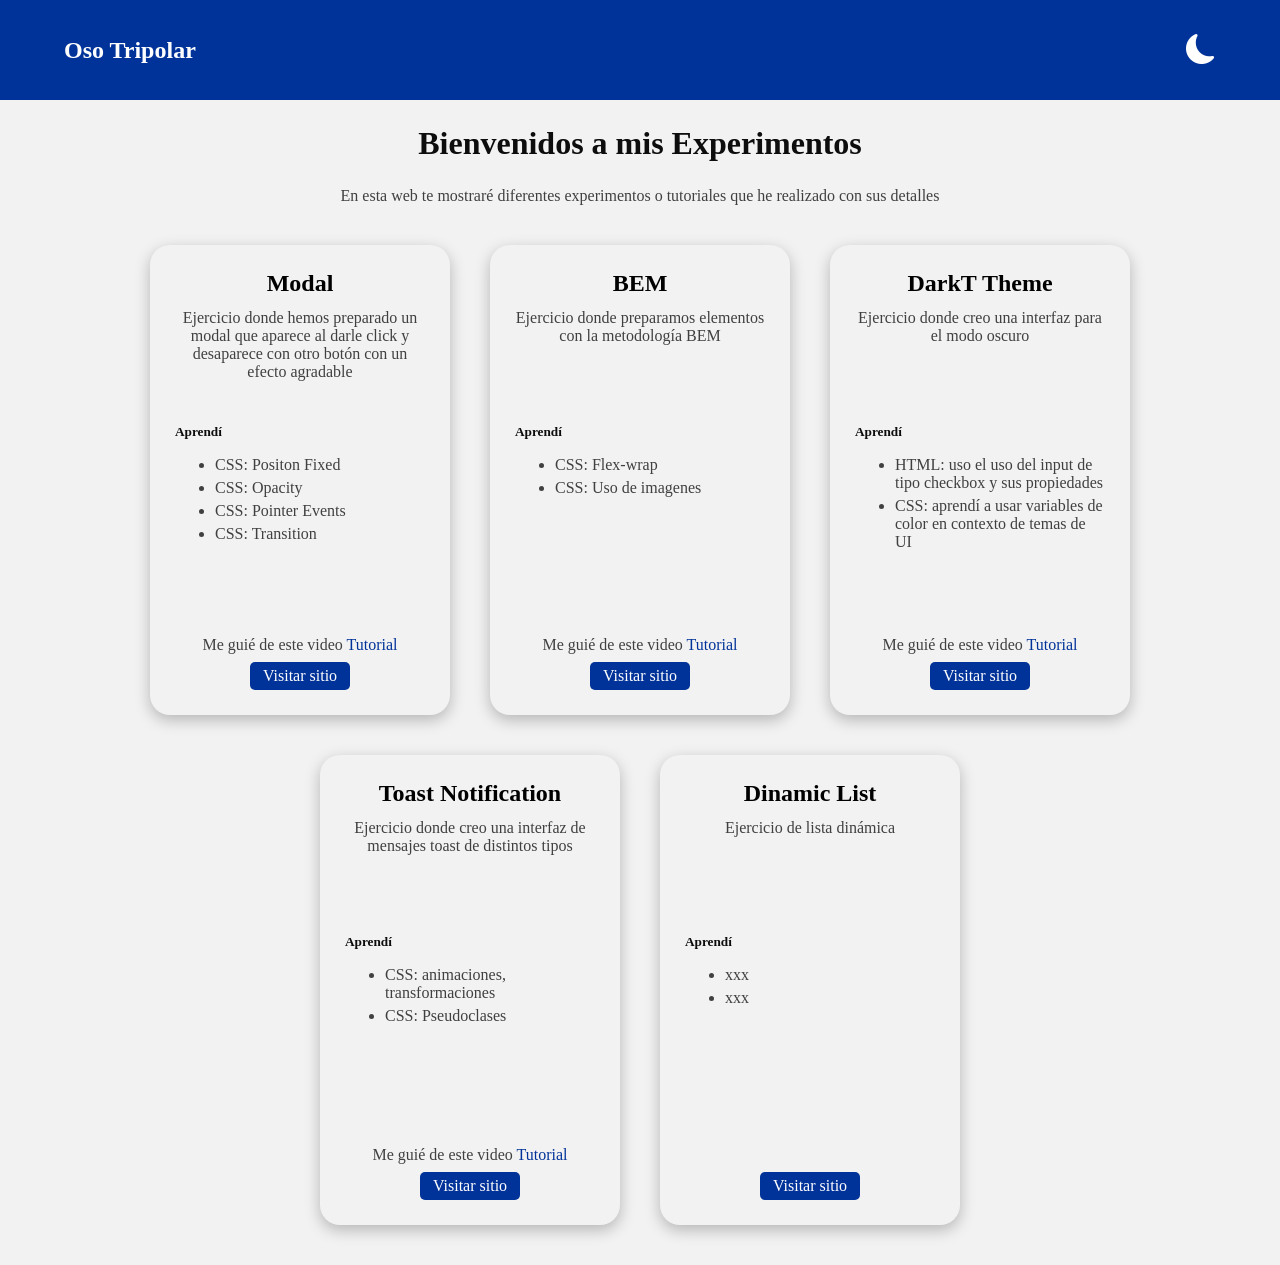
==== commit 9ebd87e0: "se trabajo toast" ====
--- a/index.html
+++ b/index.html
@@ -1,157 +1,173 @@
 <!doctype html>
 <html lang="es">
-  <head>
-    <meta charset="UTF-8" />
-    <meta name="viewport" content="width=device-width, initial-scale=1.0" />
-    <title>Experiments</title>
-    <!-- iconos -->
-    <link
-      rel="stylesheet"
-      href="https://cdn.jsdelivr.net/npm/bootstrap-icons@1.13.1/font/bootstrap-icons.min.css"
-    />
-    <!-- css -->
-    <link rel="stylesheet" href="styles.css" />
-    <!-- js : theme -->
-    <script>
-      if (localStorage.getItem("theme") === "dark") {
-        document.documentElement.classList.add("dark");
-      }
-    </script>
-  </head>
-  <body>
-    <nav>
-      <div class="container container-nav">
-        <a href="/">
-          <h1>Oso Tripolar</h1>
-        </a>
 
-        <label for="inputTheme">
-          <i class="bi bi-moon-fill" id="iconTheme"></i>
-        </label>
-        <input type="checkbox" id="inputTheme" aria-label="Cambiar tema" />
+<head>
+  <meta charset="UTF-8" />
+  <meta name="viewport" content="width=device-width, initial-scale=1.0" />
+  <title>Experiments</title>
+  <!-- iconos -->
+  <link rel="stylesheet" href="https://cdn.jsdelivr.net/npm/bootstrap-icons@1.13.1/font/bootstrap-icons.min.css" />
+  <!-- css -->
+  <link rel="stylesheet" href="styles.css" />
+  <!-- js : theme -->
+  <script>
+    if (localStorage.getItem("theme") === "dark") {
+      document.documentElement.classList.add("dark");
+    }
+  </script>
+</head>
+
+<body>
+  <nav>
+    <div class="container container-nav">
+      <a href="/">
+        <h1>Oso Tripolar</h1>
+      </a>
+
+      <label for="inputTheme">
+        <i class="bi bi-moon-fill" id="iconTheme"></i>
+      </label>
+      <input type="checkbox" id="inputTheme" aria-label="Cambiar tema" />
+    </div>
+  </nav>
+
+  <main>
+    <div class="container container-main">
+      <div class="title">
+        <h1>Bienvenidos a mis Experimentos</h1>
+        <p>
+          En esta web te mostraré diferentes experimentos o tutoriales que he
+          realizado con sus detalles
+        </p>
       </div>
-    </nav>
 
-    <main>
-      <div class="container container-main">
-        <div class="title">
-          <h1>Bienvenidos a mis Experimentos</h1>
-          <p>
-            En esta web te mostraré diferentes experimentos o tutoriales que he
-            realizado con sus detalles
-          </p>
+      <div class="cards-container">
+
+        <div class="card">
+          <div class="card__head">
+            <h4 class="card__title">Modal</h4>
+            <p class="card__text">
+              Ejercicio donde hemos preparado un modal que aparece al darle
+              click y desaparece con otro botón con un efecto agradable
+            </p>
+          </div>
+          <div class="card__body">
+            <h5>Aprendí</h5>
+            <ul>
+              <li>CSS: Positon Fixed</li>
+              <li>CSS: Opacity</li>
+              <li>CSS: Pointer Events</li>
+              <li>CSS: Transition</li>
+            </ul>
+          </div>
+          <div class="card__footer">
+            <span>
+              Me guié de este video
+              <a href="https://youtu.be/XH5OW46yO8I?si=u4vno7pjXmUERJpn" target="_blank">Tutorial</a></span>
+            <a class="card__link" href="modal/">Visitar sitio</a>
+          </div>
         </div>
 
-        <div class="cards-container">
-          <div class="card">
-            <div class="card__head">
-              <h4 class="card__title">Modal</h4>
-              <p class="card__text">
-                Ejercicio donde hemos preparado un modal que aparece al darle
-                click y desaparece con otro botón con un efecto agradable
-              </p>
-            </div>
-            <div class="card__body">
-              <h5>Aprendí</h5>
-              <ul>
-                <li>CSS: Positon Fixed</li>
-                <li>CSS: Opacity</li>
-                <li>CSS: Pointer Events</li>
-                <li>CSS: Transition</li>
-              </ul>
-            </div>
-            <div class="card__footer">
-              <span>
-                Me guié de este video
-                <a
-                  href="https://youtu.be/XH5OW46yO8I?si=u4vno7pjXmUERJpn"
-                  target="_blank"
-                  >Tutorial</a
-                ></span
-              >
-              <a class="card__link" href="modal/">Visitar sitio</a>
-            </div>
+        <div class="card">
+          <div class="card__head">
+            <h4 class="card__title">BEM</h4>
+            <p class="card__text">
+              Ejercicio donde preparamos elementos con la metodología BEM
+            </p>
           </div>
+          <div class="card__body">
+            <h5>Aprendí</h5>
+            <ul>
+              <li>CSS: Flex-wrap</li>
+              <li>CSS: Uso de imagenes</li>
+            </ul>
+          </div>
+          <div class="card__footer">
+            <span>
+              Me guié de este video
+              <a href="https://youtu.be/6LUz0MnNCiA?si=r8hvyUDw53aleP_F" target="_blank">Tutorial</a></span>
+            <a class="card__link" href="bem/">Visitar sitio</a>
+          </div>
+        </div>
 
-          <div class="card">
-            <div class="card__head">
-              <h4 class="card__title">BEM</h4>
-              <p class="card__text">
-                Ejercicio donde preparamos elementos con la metodología BEM
-              </p>
-            </div>
-            <div class="card__body">
-              <h5>Aprendí</h5>
-              <ul>
-                <li>CSS: Flex-wrap</li>
-                <li>CSS: Uso de imagenes</li>
-              </ul>
-            </div>
-            <div class="card__footer">
-              <span>
-                Me guié de este video
-                <a
-                  href="https://youtu.be/6LUz0MnNCiA?si=r8hvyUDw53aleP_F"
-                  target="_blank"
-                  >Tutorial</a
-                ></span
-              >
-              <a class="card__link" href="bem/">Visitar sitio</a>
-            </div>
+        <div class="card">
+          <div class="card__head">
+            <h4 class="card__title">DarkT Theme</h4>
+            <p class="card__text">
+              Ejercicio donde creo una interfaz para el modo oscuro
+            </p>
           </div>
+          <div class="card__body">
+            <h5>Aprendí</h5>
+            <ul>
+              <li>
+                HTML: uso el uso del input de tipo checkbox y sus propiedades
+              </li>
+              <li>
+                CSS: aprendí a usar variables de color en contexto de temas de
+                UI
+              </li>
+            </ul>
+          </div>
+          <div class="card__footer">
+            <span>
+              Me guié de este video
+              <a href="https://www.youtube.com/watch?v=OCO2FTVapSo" target="_blank">Tutorial</a></span>
+            <a class="card__link" href="darkTheme/">Visitar sitio</a>
+          </div>
+        </div>
 
-          <div class="card">
-            <div class="card__head">
-              <h4 class="card__title">DarkT Theme</h4>
-              <p class="card__text">
-                Ejercicio donde creo una interfaz para el modo oscuro
-              </p>
-            </div>
-            <div class="card__body">
-              <h5>Aprendí</h5>
-              <ul>
-                <li>
-                  HTML: uso el uso del input de tipo checkbox y sus propiedades
-                </li>
-                <li>
-                  CSS: aprendí a usar variables de color en contexto de temas de
-                  UI
-                </li>
-              </ul>
-            </div>
-            <div class="card__footer">
-              <span>
-                Me guié de este video
-                <a
-                  href="https://www.youtube.com/watch?v=OCO2FTVapSo"
-                  target="_blank"
-                  >Tutorial</a
-                ></span
-              >
-              <a class="card__link" href="darkTheme/">Visitar sitio</a>
-            </div>
+        <div class="card">
+          <div class="card__head">
+            <h4 class="card__title">Toast Notification</h4>
+            <p class="card__text">
+              Ejercicio donde creo una interfaz de mensajes toast de distintos tipos
+            </p>
           </div>
+          <div class="card__body">
+            <h5>Aprendí</h5>
+            <ul>
+              <li>
+                CSS: animaciones, transformaciones
+              </li>
+              <li>
+                CSS: Pseudoclases
+              </li>
+            </ul>
+          </div>
+          <div class="card__footer">
+            <span>
+              Me guié de este video
+              <a href="https://www.youtube.com/watch?v=BaakzvsR4UU" target="_blank">Tutorial</a></span>
+            <a class="card__link" href="toast/">Visitar sitio</a>
+          </div>
+        </div>
 
-          <div class="card">
-            <div class="card__head">
-              <h4 class="card__title">Dinamic List</h4>
-              <p class="card__text">Ejercicio de lista dinámica</p>
-            </div>
-            <div class="card__body">
-              <h5>Aprendí</h5>
-              <ul>
-                <li>xxx</li>
-                <li>xxx</li>
-              </ul>
-            </div>
-            <div class="card__footer">
-              <a class="card__link" href="dinamic-list/">Visitar sitio</a>
-            </div>
+        <div class="card">
+          <div class="card__head">
+            <h4 class="card__title">Dinamic List</h4>
+            <p class="card__text">Ejercicio de lista dinámica</p>
+          </div>
+          <div class="card__body">
+            <h5>Aprendí</h5>
+            <ul>
+              <li>xxx</li>
+              <li>xxx</li>
+            </ul>
+          </div>
+          <div class="card__footer">
+            <a class="card__link" href="dinamic-list/">Visitar sitio</a>
           </div>
         </div>
       </div>
 
-      <script src="app.js"></script>
-    </main>
-  </body>
-</html>
+
+
+    </div>
+
+  </main>
+
+  <script src="app.js"></script>
+</body>
+
+</html>
